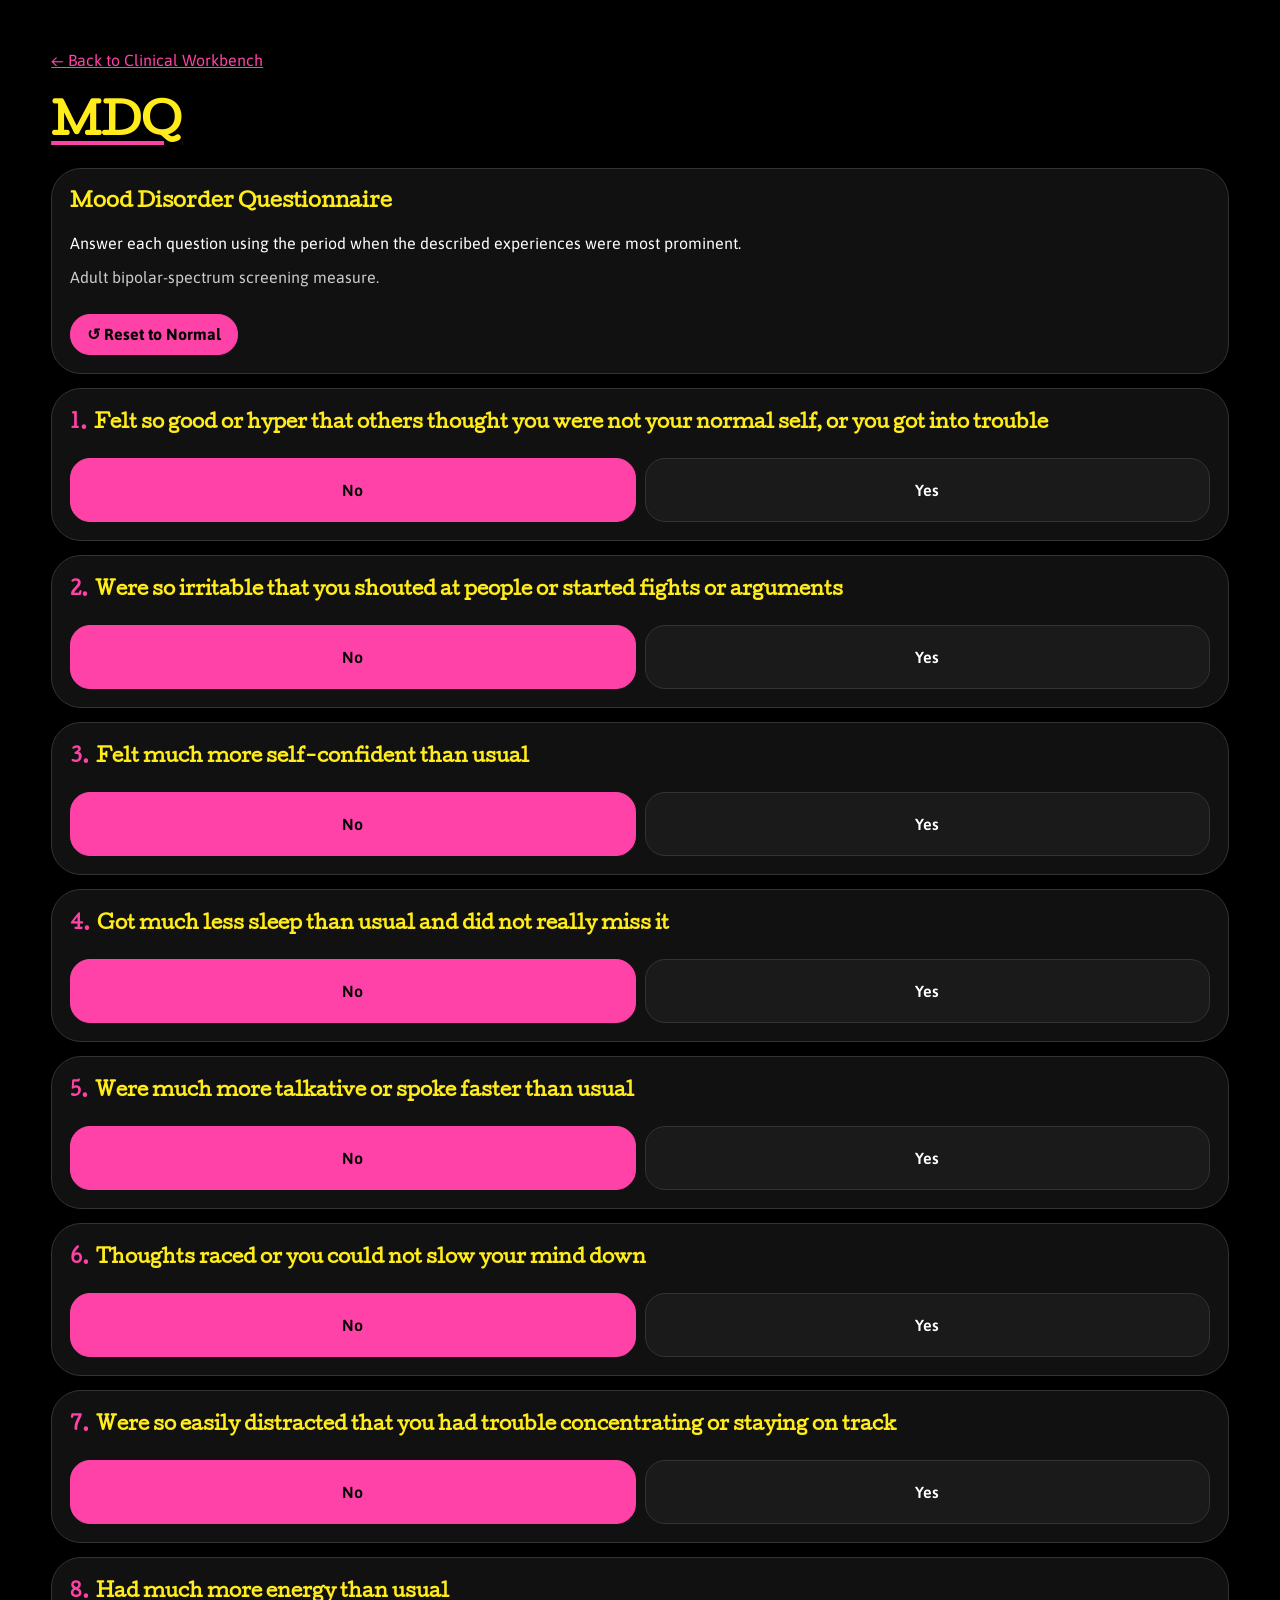
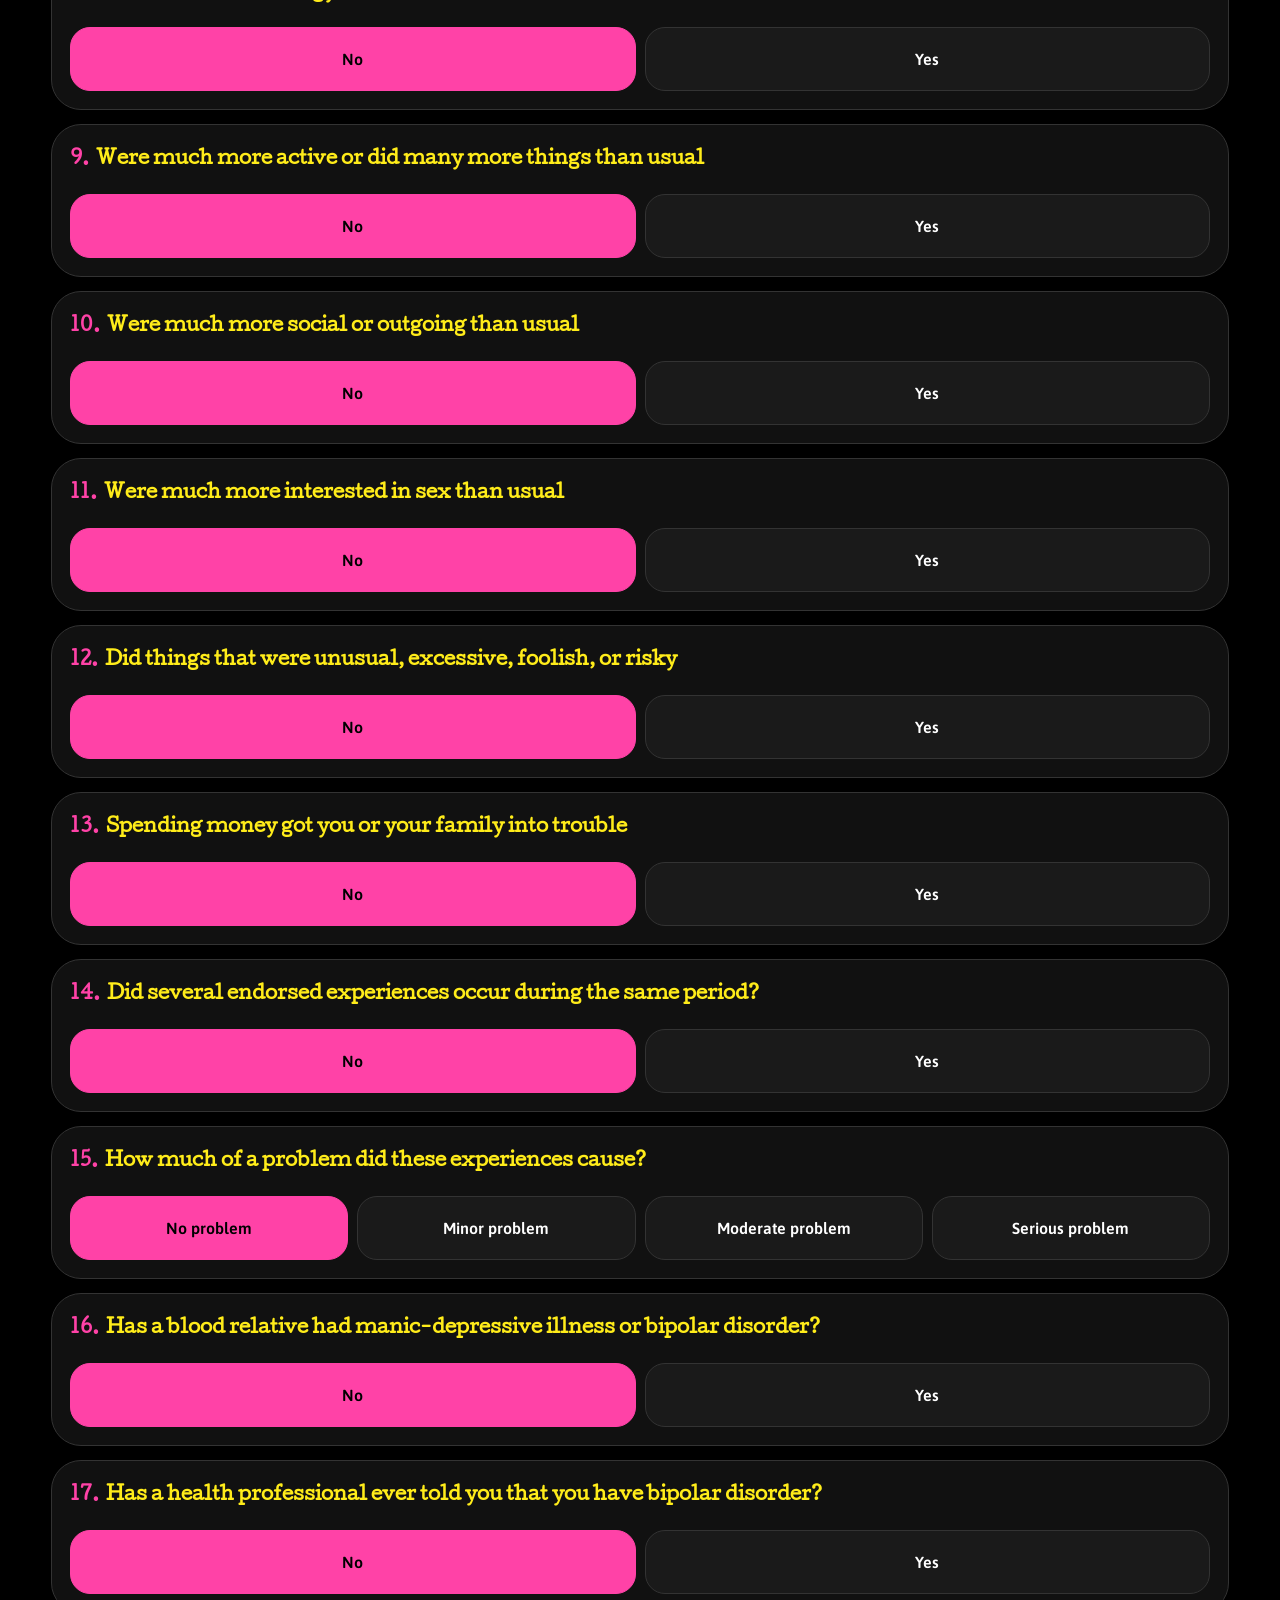
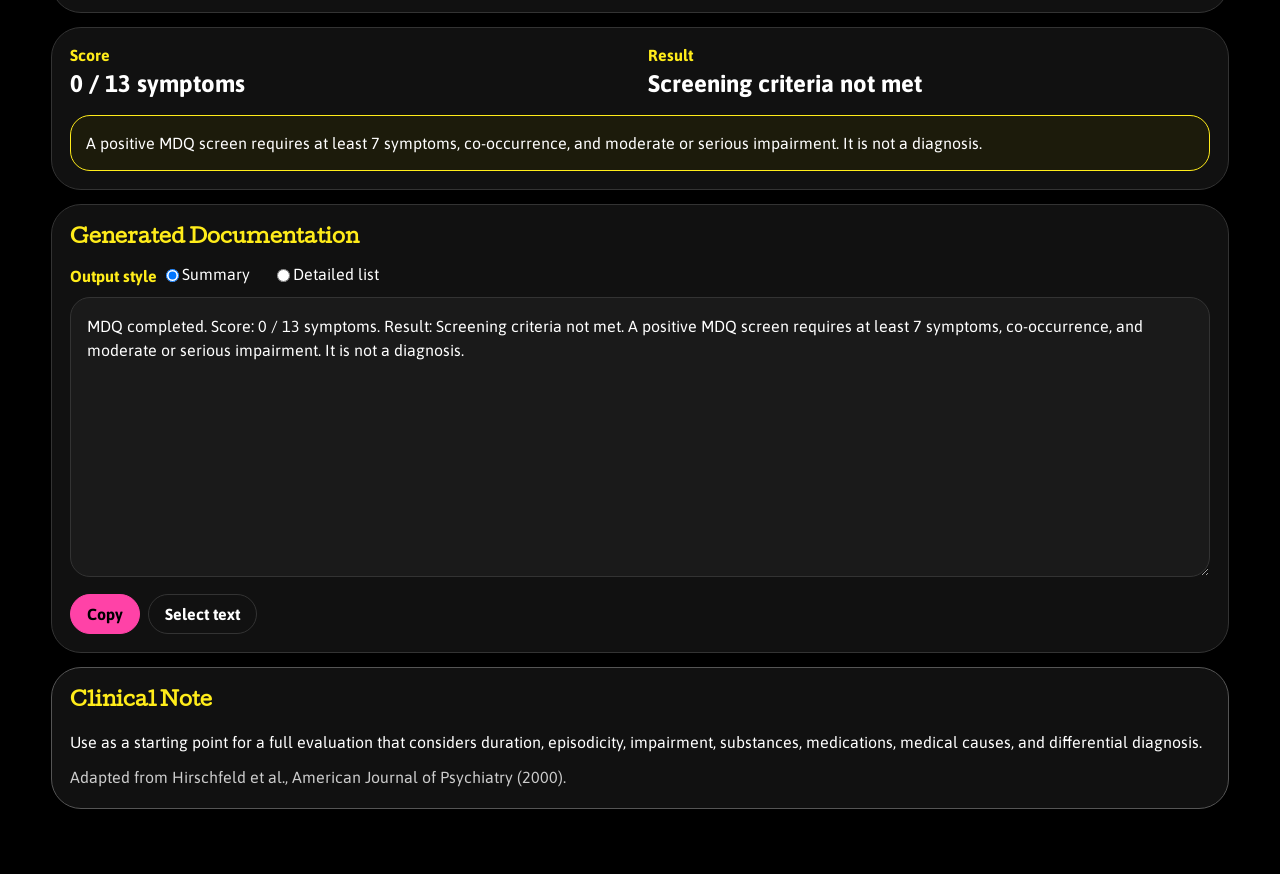
==== brief-assessment.html @ 1152245b "Add files via upload" ====
<!DOCTYPE html>
<html lang="en">
<head>
  <meta charset="UTF-8">
  <meta name="viewport" content="width=device-width, initial-scale=1.0">
  <title>Assessment | Clinical Workbench</title>
  <link rel="preconnect" href="https://fonts.googleapis.com">
  <link rel="preconnect" href="https://fonts.gstatic.com" crossorigin>
  <link href="https://fonts.googleapis.com/css2?family=Asap:wght@400;500;600;700&family=Cutive&display=swap" rel="stylesheet">
  <link rel="stylesheet" href="screening.css">
  <link rel="stylesheet" href="brief-assessment.css">
</head>
<body>
  <main class="page-shell">
    <a class="back-link" href="index.html">← Back to Clinical Workbench</a>
    <h1 id="page-title">Assessment</h1>

    <section class="card intro-card">
      <h2 id="full-title"></h2>
      <p id="instructions"></p>
      <p id="age-note" class="helper-text"></p>
      <div class="button-row"><button type="button" id="reset-button">↺ Reset to Normal</button></div>
    </section>

    <div id="questions"></div>

    <section class="card results-card">
      <div class="results-summary">
        <div><span class="small-label">Score</span><div id="score-display" class="score-display"></div></div>
        <div><span class="small-label">Result</span><div id="result-display" class="severity-display"></div></div>
      </div>
      <div id="result-note" class="information-alert"></div>
    </section>

    <section class="card output-card">
      <h2>Generated Documentation</h2>
      <div class="output-style-row">
        <span class="small-label">Output style</span>
        <label class="inline-option"><input type="radio" name="outputStyle" value="summary" checked> Summary</label>
        <label class="inline-option"><input type="radio" name="outputStyle" value="detailed"> Detailed list</label>
      </div>
      <textarea id="output" readonly></textarea>
      <div class="button-row">
        <button type="button" id="copy-button">Copy</button>
        <button type="button" class="secondary" id="select-button">Select text</button>
        <span id="copy-status" aria-live="polite"></span>
      </div>
    </section>

    <section class="card reference-card">
      <h2>Clinical Note</h2>
      <p id="clinical-note"></p>
      <p id="attribution" class="helper-text"></p>
    </section>
  </main>
  <script src="brief-assessment.js"></script>
  <script src="embed-resize.js"></script>
</body>
</html>
---- screening.css ----
:root {
  --bg: #000000;
  --text: #ffffff;
  --pink: #FF42A7;
  --yellow: #FFEC1A;
  --surface: #111111;
  --surface-2: #1a1a1a;
  --border: #333333;
  --heading-font: "Cutive", serif;
  --body-font: "Asap", sans-serif;
}

* { box-sizing: border-box; }

body {
  margin: 0;
  background: var(--bg);
  color: var(--text);
  font-family: var(--body-font);
}

.page-shell {
  width: 100%;
  max-width: none;
  margin: 0;
  padding: clamp(28px, 4vw, 64px);
}

h1, h2 { font-family: var(--heading-font); }

h1 {
  margin: 24px 0;
  color: var(--yellow);
  font-size: 42px;
  line-height: 1.2;
  text-decoration: underline;
  text-decoration-color: var(--pink);
  text-underline-offset: 6px;
}

h2 { margin: 0 0 10px; color: var(--yellow); font-size: 19px; }
h3 { margin: 20px 0 10px; color: var(--yellow); font-size: 16px; }
a { color: var(--pink); }

.card {
  margin: 14px 0;
  padding: 18px;
  border: 1px solid var(--border);
  border-radius: 30px;
  background: var(--surface);
}

.measure-switcher { display: grid; gap: 12px; }
.helper-text, .screening-note { color: #cccccc; line-height: 1.45; }
.helper-text { margin: 4px 0 0; }

.segmented-options {
  display: flex;
  flex-wrap: wrap;
  gap: 10px;
}

button, .segment-button {
  border: 1px solid var(--pink);
  border-radius: 20px;
  background: var(--pink);
  color: #000;
  font: inherit;
  font-weight: 700;
  cursor: pointer;
  transition: background-color .15s ease, border-color .15s ease, color .15s ease, transform .08s ease;
}

button { padding: 10px 16px; }
.segment-button { padding: 10px 14px; border-color: var(--border); background: var(--surface-2); color: var(--text); }
button.secondary { border-color: var(--border); background: transparent; color: var(--text); }

button:hover, .segment-button:hover { border-color: var(--yellow); }
button:focus-visible, .segment-button:focus-visible { outline: 2px solid var(--yellow); outline-offset: 2px; }
button:active, .segment-button:active { transform: translateY(1px); }
.segment-button.selected { border-color: var(--pink); background: var(--pink); color: #000; }

.question-card h2 { font-size: 18px; }
.question-number { color: var(--pink); margin-right: 7px; }
.question-text { margin: 0 0 14px; line-height: 1.45; }

.response-grid {
  display: grid;
  grid-template-columns: repeat(4, minmax(0, 1fr));
  gap: 9px;
}

.response-option {
  position: relative;
  display: block;
}

.response-option input {
  position: absolute;
  opacity: 0;
  pointer-events: none;
}

.response-option span {
  display: flex;
  min-height: 64px;
  align-items: center;
  justify-content: center;
  padding: 9px;
  border: 1px solid var(--border);
  border-radius: 20px;
  background: var(--surface-2);
  color: var(--text);
  text-align: center;
  font-weight: 600;
  cursor: pointer;
}

.response-option:hover span { border-color: var(--yellow); }
.response-option input:focus-visible + span { outline: 2px solid var(--yellow); outline-offset: 2px; }
.response-option input:checked + span { border-color: var(--pink); background: var(--pink); color: #000; }

.results-summary {
  display: grid;
  grid-template-columns: repeat(2, minmax(0, 1fr));
  gap: 16px;
}

.small-label { color: var(--yellow); font-weight: 700; }
.score-display, .severity-display { margin-top: 6px; font-size: 24px; font-weight: 700; }

.safety-alert[hidden] { display: none; }

.safety-alert {
  display: grid;
  gap: 6px;
  margin-top: 16px;
  padding: 14px;
  border: 2px solid var(--yellow);
  border-radius: 20px;
  background: var(--surface-2);
}

.interpretation-table { display: grid; gap: 7px; }
.interpretation-row {
  display: grid;
  grid-template-columns: 90px 1fr;
  gap: 12px;
  padding: 9px 11px;
  border: 1px solid var(--border);
  border-radius: 14px;
  background: var(--surface-2);
}
.interpretation-row.current { border-color: var(--pink); background: var(--pink); color: #000; }
.interpretation-range { font-weight: 700; }

.output-style-row { margin-bottom: 12px; }
.inline-option { display: inline-flex; align-items: center; margin: 8px 18px 0 0; }

textarea {
  width: 100%;
  min-height: 280px;
  padding: 16px;
  border: 1px solid var(--border);
  border-radius: 20px;
  background: var(--surface-2);
  color: var(--text);
  font: 16px/1.5 var(--body-font);
  resize: vertical;
}

.button-row { display: flex; align-items: center; flex-wrap: wrap; gap: 8px; margin-top: 14px; }
#copy-status { color: var(--yellow); }

@media (max-width: 760px) {
  .page-shell { margin: 0; padding: 14px; }
  h1 { font-size: 34px; }
  .response-grid { grid-template-columns: 1fr 1fr; }
  .results-summary { grid-template-columns: 1fr; }
}

.measure-link { display: inline-flex; align-items: center; text-decoration: none; }
---- brief-assessment.css ----
.intro-card, .reference-card { display: grid; gap: 10px; }
.intro-card p, .reference-card p { margin: 0; line-height: 1.55; }
.question-card { display: grid; gap: 14px; }
.question-card h2 { line-height: 1.5; }
.question-context { margin: -5px 0 0; color: #ccc; }
.response-grid.compact { grid-template-columns: repeat(auto-fit, minmax(130px, 1fr)); }
.response-option span { height: 100%; }
.number-answer { width: 150px; }
.number-answer input { width: 100%; padding: 12px; border: 1px solid var(--border); border-radius: 18px; background: var(--surface-2); color: var(--text); font: inherit; }
.information-alert { margin-top: 18px; padding: 15px; border: 1px solid var(--yellow); border-radius: 20px; background: #1c1b0b; line-height: 1.5; }
.reference-card { border-color: #555; }
@media (max-width: 700px) { .response-grid.compact { grid-template-columns: 1fr 1fr; } }
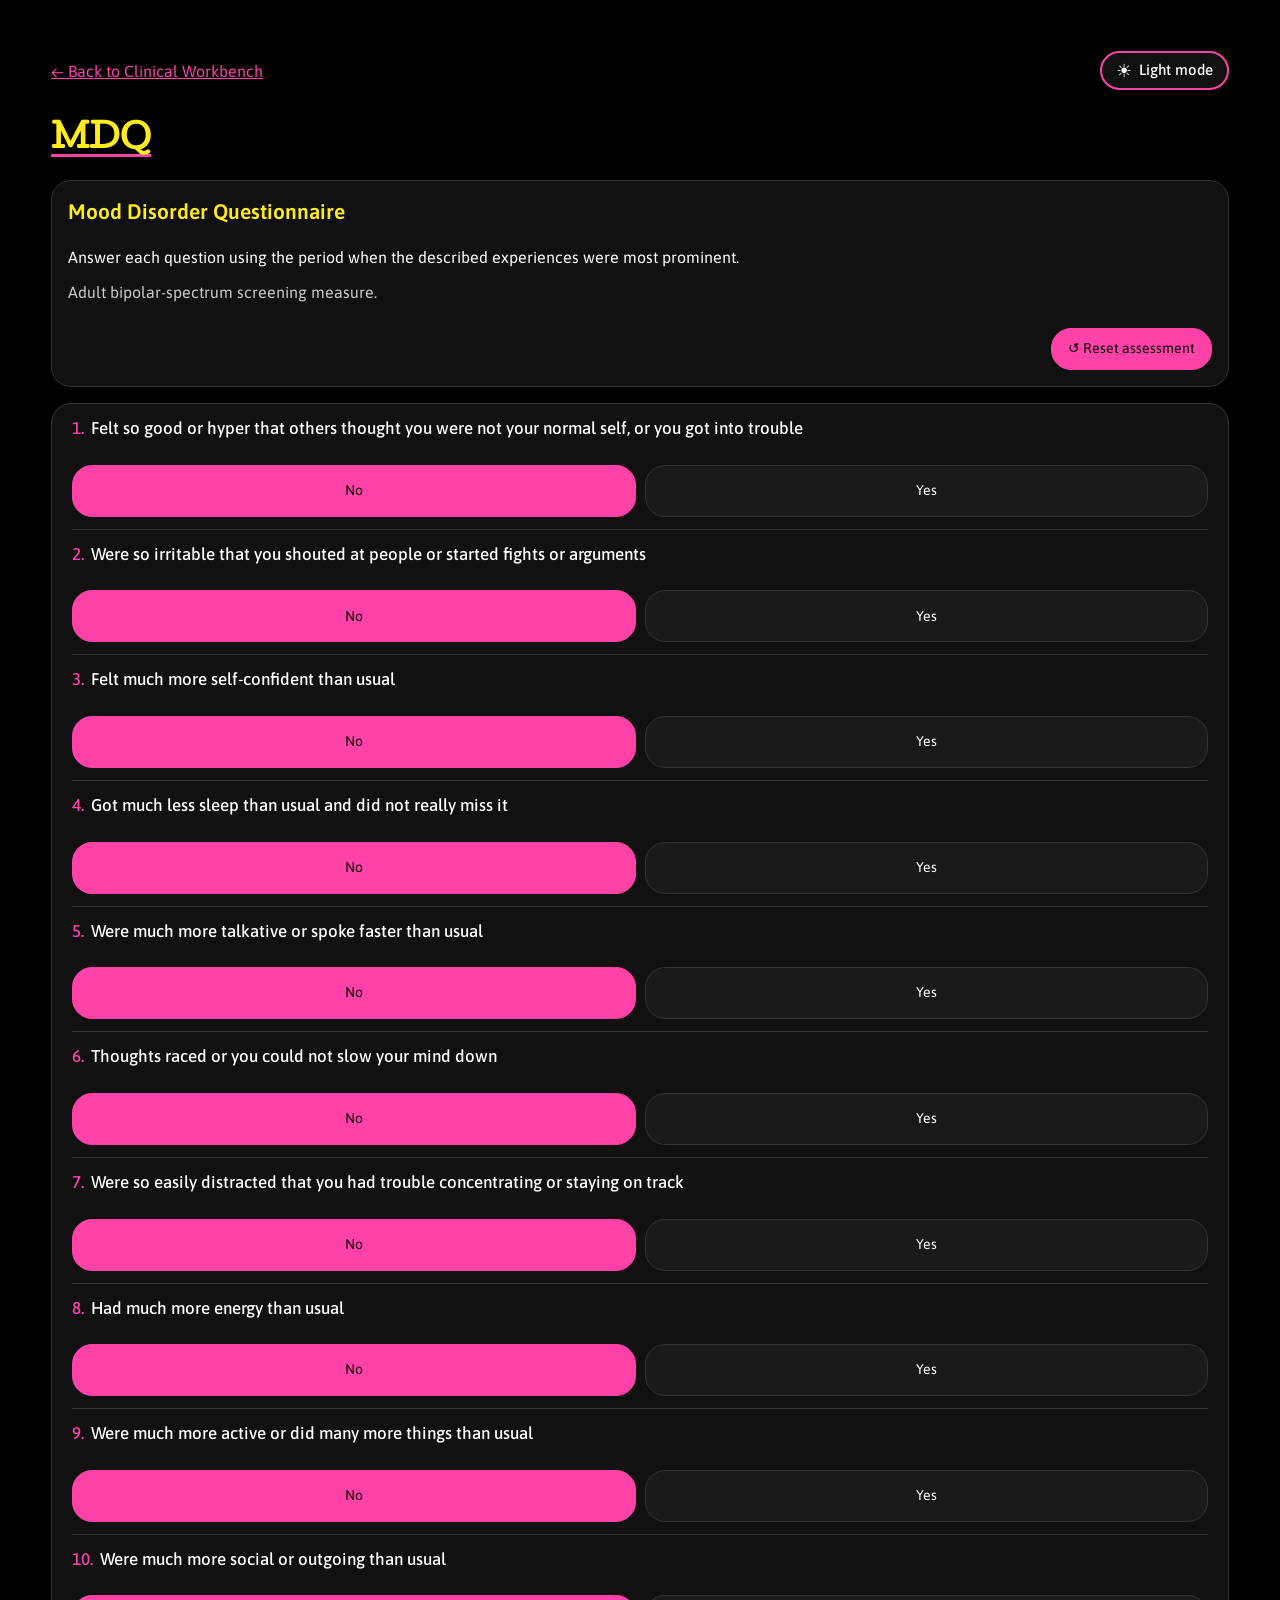
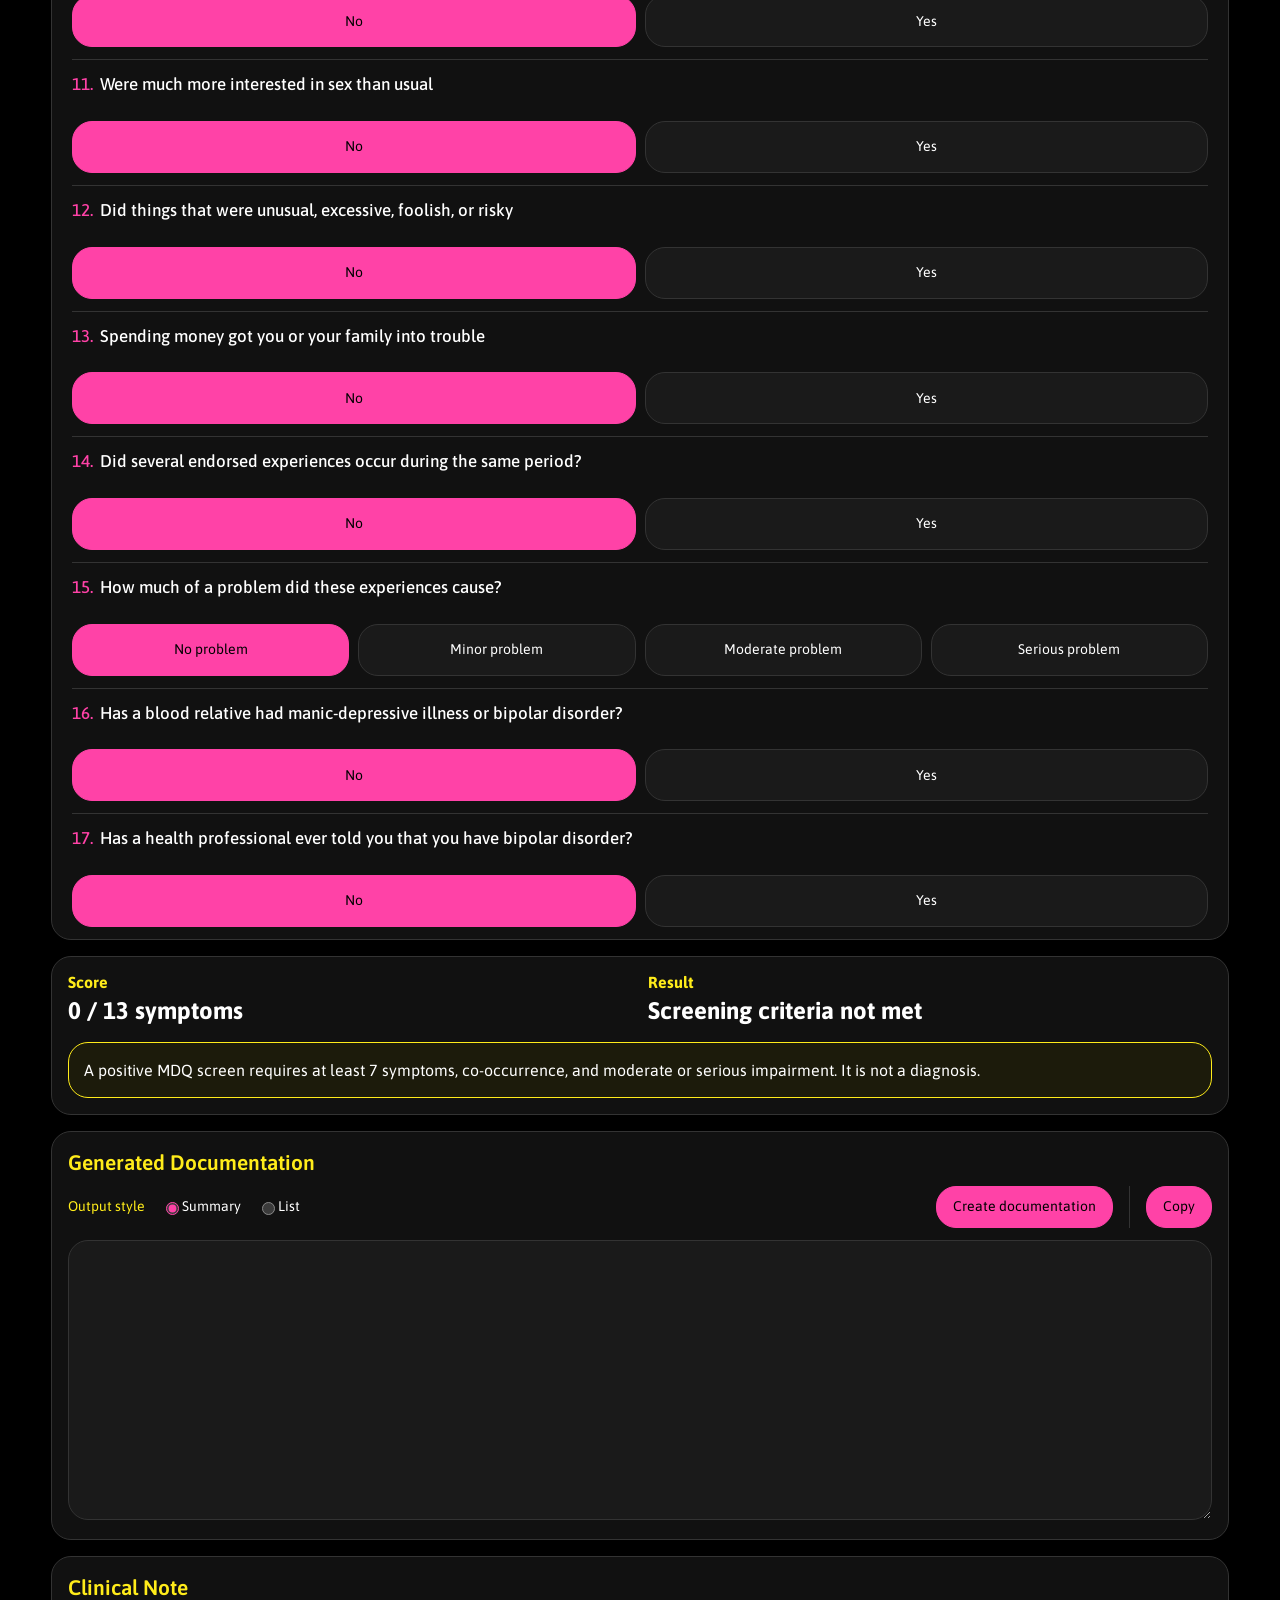
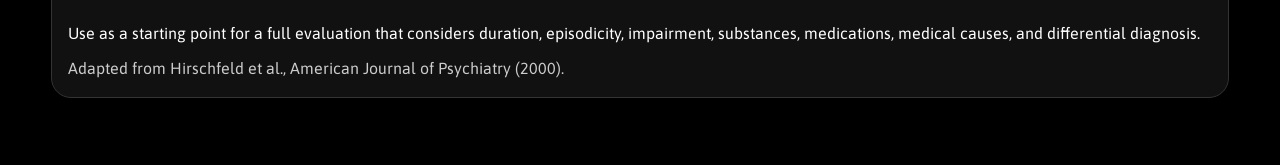
==== commit e0ff21af: "Add files via upload" ====
--- a/brief-assessment.html
+++ b/brief-assessment.html
@@ -1,59 +1,98 @@
-<!DOCTYPE html>
+<!doctype html>
+<!--
+  brief-assessment.html: Shared engine for MDQ, ACEs, PCEs, ASRS, WHO-5, PC-PTSD-5, and CRAFFT; the URL chooses the measure.
+  Shared: workbench-shared.css (design), workbench-theme.js (theme).
+  Appearance: screening.css, brief-assessment.css.
+  Shared assessment actions: workbench-ui.js (except the home page).
+  Behavior (loaded at the bottom): brief-assessment.js, embed-resize.js.
+  id attributes connect controls to JavaScript; class attributes connect them to CSS.
+-->
 <html lang="en">
-<head>
-  <meta charset="UTF-8">
-  <meta name="viewport" content="width=device-width, initial-scale=1.0">
-  <title>Assessment | Clinical Workbench</title>
-  <link rel="preconnect" href="https://fonts.googleapis.com">
-  <link rel="preconnect" href="https://fonts.gstatic.com" crossorigin>
-  <link href="https://fonts.googleapis.com/css2?family=Asap:wght@400;500;600;700&family=Cutive&display=swap" rel="stylesheet">
-  <link rel="stylesheet" href="screening.css">
-  <link rel="stylesheet" href="brief-assessment.css">
-</head>
-<body>
-  <main class="page-shell">
-    <a class="back-link" href="index.html">← Back to Clinical Workbench</a>
-    <h1 id="page-title">Assessment</h1>
+  <head>
+    <meta charset="UTF-8" />
+    <meta name="viewport" content="width=device-width, initial-scale=1.0" />
+    <title>Assessment | Clinical Workbench</title>
+    <link rel="preconnect" href="https://fonts.googleapis.com" />
+    <link rel="preconnect" href="https://fonts.gstatic.com" crossorigin />
+    <link
+      href="https://fonts.googleapis.com/css2?family=Asap:wght@400;500;600;700&family=Cutive&display=swap"
+      rel="stylesheet"
+    />
+    <!-- Page layout first; the shared design system owns common styling. -->
+    <link rel="stylesheet" href="screening.css?v=20261003-audit4" />
+    <link rel="stylesheet" href="brief-assessment.css?v=20261003-audit4" />
+    <link rel="stylesheet" href="workbench-shared.css?v=20261003-audit4" />
+    <script src="workbench-theme.js?v=20261003-audit4"></script>
+  </head>
+  <body class="spacious-tool">
+    <main class="page-shell">
+      <a class="back-link" href="index.html">← Back to Clinical Workbench</a>
+      <h1 id="page-title">Assessment</h1>
 
-    <section class="card intro-card">
-      <h2 id="full-title"></h2>
-      <p id="instructions"></p>
-      <p id="age-note" class="helper-text"></p>
-      <div class="button-row"><button type="button" id="reset-button">↺ Reset to Normal</button></div>
-    </section>
+      <section class="card intro-card">
+        <h2 id="full-title"></h2>
+        <p id="instructions"></p>
+        <p id="age-note" class="helper-text"></p>
+        <div class="button-row">
+          <button data-reset-assessment="true" type="button" id="reset-button">
+            <span class="reset-icon" aria-hidden="true">↺</span> Reset assessment
+          </button>
+        </div>
+      </section>
 
-    <div id="questions"></div>
+      <!-- JavaScript inserts the selected measure’s question controls into this empty container. -->
+      <div id="questions"></div>
 
-    <section class="card results-card">
-      <div class="results-summary">
-        <div><span class="small-label">Score</span><div id="score-display" class="score-display"></div></div>
-        <div><span class="small-label">Result</span><div id="result-display" class="severity-display"></div></div>
-      </div>
-      <div id="result-note" class="information-alert"></div>
-    </section>
+      <!-- Results display: JavaScript updates scores and interpretation after answers change. -->
+      <section class="card results-card">
+        <div class="results-summary">
+          <div>
+            <span class="small-label">Score</span>
+            <div id="score-display" class="score-display"></div>
+          </div>
+          <div>
+            <span class="small-label">Result</span>
+            <div id="result-display" class="severity-display"></div>
+          </div>
+        </div>
+        <div id="result-note" class="information-alert"></div>
+      </section>
 
-    <section class="card output-card">
-      <h2>Generated Documentation</h2>
-      <div class="output-style-row">
-        <span class="small-label">Output style</span>
-        <label class="inline-option"><input type="radio" name="outputStyle" value="summary" checked> Summary</label>
-        <label class="inline-option"><input type="radio" name="outputStyle" value="detailed"> Detailed list</label>
-      </div>
-      <textarea id="output" readonly></textarea>
-      <div class="button-row">
-        <button type="button" id="copy-button">Copy</button>
-        <button type="button" class="secondary" id="select-button">Select text</button>
-        <span id="copy-status" aria-live="polite"></span>
-      </div>
-    </section>
+      <!-- Generated note and output controls. JavaScript writes the result into the output field. -->
+      <section class="card output-card">
+        <h2>Generated Documentation</h2>
+        <div class="output-style-row">
+          <span class="small-label">Output style</span>
+          <label class="inline-option"
+            ><input type="radio" name="outputStyle" value="summary" checked /> Summary</label
+          >
+          <label class="inline-option"
+            ><input type="radio" name="outputStyle" value="detailed" /> List</label
+          >
+          <div class="output-copy-actions">
+            <button data-copy-output type="button" id="copy-button">Copy</button>
 
-    <section class="card reference-card">
-      <h2>Clinical Note</h2>
-      <p id="clinical-note"></p>
-      <p id="attribution" class="helper-text"></p>
-    </section>
-  </main>
-  <script src="brief-assessment.js"></script>
-  <script src="embed-resize.js"></script>
-</body>
+            <span id="copy-status" aria-live="polite" data-copy-status></span>
+          </div>
+        </div>
+        <textarea
+          id="output"
+          data-note-output
+          aria-label="Generated documentation"
+          readonly
+        ></textarea>
+      </section>
+
+      <!-- Reference information and interpretation guidance. -->
+      <section class="card reference-card">
+        <h2>Clinical Note</h2>
+        <p id="clinical-note"></p>
+        <p id="attribution" class="helper-text"></p>
+      </section>
+    </main>
+    <!-- Scripts run after the markup exists. Keep the page script before the shared embedding helper. -->
+    <script src="workbench-ui.js?v=20261003-audit4"></script>
+    <script src="brief-assessment.js?v=20261003-audit4"></script>
+    <script src="embed-resize.js?v=20261003-audit4"></script>
+  </body>
 </html>
--- a/screening.css
+++ b/screening.css
@@ -1,47 +1,25 @@
-:root {
-  --bg: #000000;
-  --text: #ffffff;
-  --pink: #FF42A7;
-  --yellow: #FFEC1A;
-  --surface: #111111;
-  --surface-2: #1a1a1a;
-  --border: #333333;
-  --heading-font: "Cutive", serif;
-  --body-font: "Asap", sans-serif;
-}
-
-* { box-sizing: border-box; }
-
-body {
-  margin: 0;
-  background: var(--bg);
-  color: var(--text);
-  font-family: var(--body-font);
-}
-
-.page-shell {
-  width: 100%;
-  max-width: none;
-  margin: 0;
-  padding: clamp(28px, 4vw, 64px);
-}
-
-h1, h2 { font-family: var(--heading-font); }
-
+/* Base layout for scored assessments; page-specific styles extend it. Shared typography and themes load last. */
 h1 {
   margin: 24px 0;
-  color: var(--yellow);
-  font-size: 42px;
-  line-height: 1.2;
+  color: var(--accent-secondary);
   text-decoration: underline;
-  text-decoration-color: var(--pink);
+  text-decoration-color: var(--accent-primary);
   text-underline-offset: 6px;
 }
 
-h2 { margin: 0 0 10px; color: var(--yellow); font-size: 19px; }
-h3 { margin: 20px 0 10px; color: var(--yellow); font-size: 16px; }
-a { color: var(--pink); }
+h2 {
+  margin: 0 0 10px;
+  color: var(--accent-secondary);
+}
+h3 {
+  margin: 20px 0 10px;
+  color: var(--accent-secondary);
+}
+a {
+  color: var(--accent-primary);
+}
 
+/* Shared panel appearance used by questions, results, and documentation. */
 .card {
   margin: 14px 0;
   padding: 18px;
@@ -50,40 +28,32 @@
   background: var(--surface);
 }
 
-.measure-switcher { display: grid; gap: 12px; }
-.helper-text, .screening-note { color: #cccccc; line-height: 1.45; }
-.helper-text { margin: 4px 0 0; }
+.measure-switcher {
+  display: grid;
+  gap: 12px;
+}
+.helper-text,
+.screening-note {
+  color: var(--muted-text);
+  line-height: 1.45;
+}
+.helper-text {
+  margin: 4px 0 0;
+}
 
+/* Lay out adjacent answer buttons and allow them to wrap. */
 .segmented-options {
   display: flex;
   flex-wrap: wrap;
   gap: 10px;
 }
 
-button, .segment-button {
-  border: 1px solid var(--pink);
-  border-radius: 20px;
-  background: var(--pink);
-  color: #000;
-  font: inherit;
-  font-weight: 700;
-  cursor: pointer;
-  transition: background-color .15s ease, border-color .15s ease, color .15s ease, transform .08s ease;
+.question-number {
+  color: var(--accent-primary);
+  margin-right: 7px;
 }
 
-button { padding: 10px 16px; }
-.segment-button { padding: 10px 14px; border-color: var(--border); background: var(--surface-2); color: var(--text); }
-button.secondary { border-color: var(--border); background: transparent; color: var(--text); }
-
-button:hover, .segment-button:hover { border-color: var(--yellow); }
-button:focus-visible, .segment-button:focus-visible { outline: 2px solid var(--yellow); outline-offset: 2px; }
-button:active, .segment-button:active { transform: translateY(1px); }
-.segment-button.selected { border-color: var(--pink); background: var(--pink); color: #000; }
-
-.question-card h2 { font-size: 18px; }
-.question-number { color: var(--pink); margin-right: 7px; }
-.question-text { margin: 0 0 14px; line-height: 1.45; }
-
+/* Arrange the answer choices within a question. */
 .response-grid {
   display: grid;
   grid-template-columns: repeat(4, minmax(0, 1fr));
@@ -95,6 +65,7 @@
   display: block;
 }
 
+/* Keep the actual radio control while styling the adjacent label as the visible choice. */
 .response-option input {
   position: absolute;
   opacity: 0;
@@ -103,45 +74,67 @@
 
 .response-option span {
   display: flex;
-  min-height: 64px;
   align-items: center;
   justify-content: center;
-  padding: 9px;
   border: 1px solid var(--border);
   border-radius: 20px;
   background: var(--surface-2);
   color: var(--text);
   text-align: center;
-  font-weight: 600;
   cursor: pointer;
 }
 
-.response-option:hover span { border-color: var(--yellow); }
-.response-option input:focus-visible + span { outline: 2px solid var(--yellow); outline-offset: 2px; }
-.response-option input:checked + span { border-color: var(--pink); background: var(--pink); color: #000; }
+.response-option:hover span {
+  border-color: var(--accent-secondary);
+}
+.response-option input:focus-visible + span {
+  outline: 2px solid var(--accent-secondary);
+  outline-offset: 2px;
+}
+.response-option input:checked + span {
+  border-color: var(--accent-primary);
+  background: var(--accent-primary);
+  color: var(--on-accent);
+}
 
+/* Group the current score and interpretation into a results area. */
 .results-summary {
   display: grid;
   grid-template-columns: repeat(2, minmax(0, 1fr));
   gap: 16px;
 }
 
-.small-label { color: var(--yellow); font-weight: 700; }
-.score-display, .severity-display { margin-top: 6px; font-size: 24px; font-weight: 700; }
+.small-label {
+  color: var(--accent-secondary);
+  font-weight: 700;
+}
+.score-display,
+.severity-display {
+  margin-top: 6px;
+  font-size: 24px;
+  font-weight: 700;
+}
 
-.safety-alert[hidden] { display: none; }
+/* Honor the hidden attribute that JavaScript toggles for the alert. */
+.safety-alert[hidden] {
+  display: none;
+}
 
 .safety-alert {
   display: grid;
   gap: 6px;
   margin-top: 16px;
   padding: 14px;
-  border: 2px solid var(--yellow);
+  border: 2px solid var(--accent-secondary);
   border-radius: 20px;
   background: var(--surface-2);
 }
 
-.interpretation-table { display: grid; gap: 7px; }
+/* Lay out interpretation ranges; the current class identifies the active band. */
+.interpretation-table {
+  display: grid;
+  gap: 7px;
+}
 .interpretation-row {
   display: grid;
   grid-template-columns: 90px 1fr;
@@ -151,12 +144,25 @@
   border-radius: 14px;
   background: var(--surface-2);
 }
-.interpretation-row.current { border-color: var(--pink); background: var(--pink); color: #000; }
-.interpretation-range { font-weight: 700; }
+.interpretation-row.current {
+  border-color: var(--accent-primary);
+  background: var(--accent-primary);
+  color: var(--on-accent);
+}
+.interpretation-range {
+  font-weight: 700;
+}
 
-.output-style-row { margin-bottom: 12px; }
-.inline-option { display: inline-flex; align-items: center; margin: 8px 18px 0 0; }
+.output-style-row {
+  margin-bottom: 12px;
+}
+.inline-option {
+  display: inline-flex;
+  align-items: center;
+  margin: 8px 18px 0 0;
+}
 
+/* Size and style the note and free-text fields. */
 textarea {
   width: 100%;
   min-height: 280px;
@@ -169,14 +175,23 @@
   resize: vertical;
 }
 
-.button-row { display: flex; align-items: center; flex-wrap: wrap; gap: 8px; margin-top: 14px; }
-#copy-status { color: var(--yellow); }
-
-@media (max-width: 760px) {
-  .page-shell { margin: 0; padding: 14px; }
-  h1 { font-size: 34px; }
-  .response-grid { grid-template-columns: 1fr 1fr; }
-  .results-summary { grid-template-columns: 1fr; }
+.button-row {
+  display: flex;
+  align-items: center;
+  flex-wrap: wrap;
+  gap: 8px;
+  margin-top: 14px;
+}
+#copy-status {
+  color: var(--accent-secondary);
 }
 
-.measure-link { display: inline-flex; align-items: center; text-decoration: none; }
+/* Smaller-screen adjustments: reduce columns and spacing to fit the available width. */
+@media (max-width: 760px) {
+  .response-grid {
+    grid-template-columns: 1fr 1fr;
+  }
+  .results-summary {
+    grid-template-columns: 1fr;
+  }
+}
--- a/brief-assessment.css
+++ b/brief-assessment.css
@@ -1,12 +1,59 @@
-.intro-card, .reference-card { display: grid; gap: 10px; }
-.intro-card p, .reference-card p { margin: 0; line-height: 1.55; }
-.question-card { display: grid; gap: 14px; }
-.question-card h2 { line-height: 1.5; }
-.question-context { margin: -5px 0 0; color: #ccc; }
-.response-grid.compact { grid-template-columns: repeat(auto-fit, minmax(130px, 1fr)); }
-.response-option span { height: 100%; }
-.number-answer { width: 150px; }
-.number-answer input { width: 100%; padding: 12px; border: 1px solid var(--border); border-radius: 18px; background: var(--surface-2); color: var(--text); font: inherit; }
-.information-alert { margin-top: 18px; padding: 15px; border: 1px solid var(--yellow); border-radius: 20px; background: #1c1b0b; line-height: 1.5; }
-.reference-card { border-color: #555; }
-@media (max-width: 700px) { .response-grid.compact { grid-template-columns: 1fr 1fr; } }
+/* brief-assessment.css
+ * Extra styling for brief-assessment.html; loaded after screening.css so these rules can override the shared base.
+ * CSS controls appearance. JavaScript controls responses and generated notes.
+ * Rules later in the file can override earlier rules with equal specificity.
+ */
+
+.intro-card,
+.reference-card {
+  display: grid;
+  gap: 10px;
+}
+.intro-card p,
+.reference-card p {
+  margin: 0;
+  line-height: 1.55;
+}
+.question-card {
+  display: grid;
+  gap: 14px;
+}
+.question-context {
+  margin: -5px 0 0;
+  color: var(--muted-text);
+}
+.response-grid.compact {
+  grid-template-columns: repeat(auto-fit, minmax(130px, 1fr));
+}
+.response-option span {
+  height: 100%;
+}
+.number-answer {
+  width: 150px;
+}
+.number-answer input {
+  width: 100%;
+  padding: 12px;
+  border: 1px solid var(--border);
+  border-radius: 18px;
+  background: var(--surface-2);
+  color: var(--text);
+  font: inherit;
+}
+.information-alert {
+  margin-top: 18px;
+  padding: 15px;
+  border: 1px solid var(--accent-secondary);
+  border-radius: 20px;
+  background: var(--notice-surface);
+  line-height: 1.5;
+}
+.reference-card {
+  border-color: var(--border);
+}
+/* Smaller-screen adjustments: reduce columns and spacing to fit the available width. */
+@media (max-width: 700px) {
+  .response-grid.compact {
+    grid-template-columns: 1fr 1fr;
+  }
+}
--- a/workbench-shared.css
+++ b/workbench-shared.css
@@ -0,0 +1,612 @@
+/* Shared palette and controls for every Clinical Workbench page.
+ * Loaded after page styles; tool-specific layout and score colors stay in their own files.
+ */
+:root {
+  --heading-font: "Cutive", serif;
+  --body-font: "Asap", sans-serif;
+  --radius-small: 20px;
+  --radius-large: 30px;
+  --font-page-title: 32px;
+  --font-section-title: 21px;
+  --font-subheading: 17px;
+  --font-option: 14px;
+  --font-field: 15px;
+  --font-result: 24px;
+  --font-hint: 13px;
+  --space-panel: 16px;
+  --space-row: 12px;
+  --space-options: 8px;
+  --bg: #000000;
+  --text: #ffffff;
+  --accent-primary: #ff42a7;
+  --accent-secondary: #ffec1a;
+  --surface: #111111;
+  --surface-2: #1a1a1a;
+  --border: #333333;
+  --muted-text: #cccccc;
+  --on-accent: #000000;
+  --notice-surface: #1c1b0b;
+  --highlight-surface: #25101d;
+  --track: #3b3b3b;
+  color-scheme: dark;
+}
+:root[data-theme="light"] {
+  --bg: #faf8f6;
+  --text: #242124;
+  --accent-primary: #b31568;
+  --accent-secondary: #756000;
+  --surface: #ffffff;
+  --surface-2: #f2edf0;
+  --border: #c9bec4;
+  --muted-text: #60565d;
+  --on-accent: #ffffff;
+  --notice-surface: #fff8df;
+  --highlight-surface: #fbeaf3;
+  --track: #ded5da;
+  color-scheme: light;
+}
+/* Page foundations shared by every tool. */
+* {
+  box-sizing: border-box;
+}
+body {
+  margin: 0;
+  min-height: 100vh;
+  background: var(--bg);
+  color: var(--text);
+  font-family: var(--body-font);
+}
+.page-shell,
+.risk-shell,
+.workbench-shell {
+  width: 100%;
+  max-width: none;
+  margin: 0;
+  padding: clamp(28px, 4vw, 64px);
+}
+@media (max-width: 760px) {
+  .page-shell,
+  .risk-shell,
+  .workbench-shell {
+    padding: 14px;
+  }
+}
+
+/* Shared actions: primary, secondary, answer, and output-format buttons. */
+button {
+  padding: 10px 16px;
+  border: 1px solid var(--accent-primary);
+  border-radius: var(--radius-small);
+  background: var(--accent-primary);
+  color: var(--on-accent);
+  font: 400 var(--font-option)/1.4 var(--body-font);
+  cursor: pointer;
+  transition:
+    background-color 0.15s ease,
+    border-color 0.15s ease,
+    color 0.15s ease,
+    transform 0.08s ease;
+}
+button.secondary,
+.secondary-button,
+.tiny-button,
+.output-style-button {
+  border-color: var(--border);
+  background: transparent;
+  color: var(--text);
+}
+.segment-button {
+  border-color: var(--border);
+  background: var(--surface-2);
+  color: var(--text);
+}
+.segment-button.selected,
+.output-style-button.selected {
+  border-color: var(--accent-primary);
+  background: var(--accent-primary);
+  color: var(--on-accent);
+}
+button:hover {
+  border-color: var(--accent-secondary);
+}
+button:focus-visible {
+  outline: 2px solid var(--accent-secondary);
+  outline-offset: 2px;
+}
+button:active {
+  transform: translateY(1px);
+}
+button:disabled {
+  cursor: default;
+}
+[data-copy-status] {
+  color: var(--accent-secondary);
+}
+
+.workbench-topbar,
+.mse-topbar {
+  display: flex;
+  align-items: center;
+  justify-content: space-between;
+  gap: 12px;
+}
+.workbench-topbar {
+  margin-bottom: 16px;
+}
+.workbench-topbar .risk-back {
+  margin: 0;
+}
+#theme-toggle {
+  flex-shrink: 0;
+  display: inline-flex;
+  align-items: center;
+  justify-content: center;
+  gap: 7px;
+  margin: 0 0 0 auto;
+  padding: 8px 14px;
+  border: 2px solid var(--accent-primary);
+  border-radius: 999px;
+  background: var(--surface);
+  color: var(--text);
+  font:
+    500 15px/1.25 "Asap",
+    sans-serif;
+  white-space: nowrap;
+  cursor: pointer;
+}
+/* Match MSE in risk pages too, whose button rules have higher specificity. */
+.risk-app #theme-toggle {
+  padding: 8px 14px;
+  background: var(--surface);
+  color: var(--text);
+}
+#theme-toggle:hover,
+.risk-app #theme-toggle:hover {
+  border-color: var(--accent-secondary);
+  background: var(--surface);
+  color: var(--text);
+}
+#theme-toggle:focus-visible {
+  outline: 2px solid var(--accent-secondary);
+  outline-offset: 3px;
+}
+.theme-icon {
+  font-family: "Segoe UI Symbol", "Apple Symbols", sans-serif;
+  font-size: 18px;
+  font-weight: 400;
+  line-height: 1;
+}
+:root[data-theme="light"] #theme-toggle {
+  box-shadow: 0 8px 22px rgb(0 0 0 / 18%);
+}
+input,
+textarea,
+select {
+  accent-color: var(--accent-primary);
+}
+textarea::placeholder,
+input::placeholder {
+  color: var(--muted-text);
+  opacity: 1;
+  font-size: var(--font-hint);
+  font-weight: 400;
+}
+/* Risk colors convey a category in addition to its written label. Darker text
+   colors preserve contrast on light surfaces; selected chips keep black text. */
+:root[data-theme="light"] .risk-low {
+  color: #226c3c;
+}
+:root[data-theme="light"] .risk-low-moderate {
+  color: #59600e;
+}
+:root[data-theme="light"] .risk-moderate {
+  color: #805200;
+}
+:root[data-theme="light"] .risk-moderate-high {
+  color: #a33e00;
+}
+:root[data-theme="light"] .risk-high {
+  color: #b52435;
+}
+@media (max-width: 480px) {
+  .workbench-topbar,
+  .mse-topbar {
+    flex-wrap: wrap;
+  }
+}
+
+/* Shared type scale: decorative page titles, quieter sans-serif sections,
+   and regular-weight answers. Apply equally in Learn and Compact. */
+.page-shell h1,
+.risk-app h1,
+.workbench-shell h1 {
+  font-family: var(--heading-font);
+  font-size: var(--font-page-title);
+  line-height: 1.3;
+}
+.page-shell h2,
+.risk-app h2,
+.workbench-shell .section-title,
+.page-shell .mse-category-title {
+  font-family: var(--body-font);
+  font-size: var(--font-section-title);
+  font-weight: 600;
+  line-height: 1.35;
+}
+.page-shell h3,
+.risk-app h3,
+.page-shell .section-header h3,
+.workbench-shell .tool-card h3 {
+  font-family: var(--body-font);
+  font-size: var(--font-subheading);
+  font-weight: 600;
+  line-height: 1.4;
+}
+/* Repeated assessment prompts are a level below their section heading,
+   even on pages that use h2 for the individual question cards. */
+.page-shell .question-card h2,
+.page-shell .reason-card h2 {
+  font-family: var(--body-font);
+  font-size: var(--font-subheading);
+  font-weight: 500;
+  line-height: 1.45;
+}
+.button-row:has([data-reset-assessment]),
+.quick-top-actions {
+  justify-content: flex-end;
+}
+.choice-chip span,
+.segment-button,
+.compact-mode .segment-button,
+.segment-button.small,
+.response-option span,
+.function-response span,
+.anchor-option span,
+.anchor-option span strong {
+  font-family: var(--body-font);
+  font-size: var(--font-option);
+  font-weight: 400;
+  line-height: 1.4;
+}
+.choice-chip span,
+.segment-button,
+.compact-mode .segment-button,
+.segment-button.small,
+.function-response span {
+  min-height: 36px;
+  padding: 7px 11px;
+}
+.response-option span {
+  min-height: 52px;
+  padding: 8px 10px;
+}
+.anchor-option span {
+  padding: 9px 11px;
+}
+.segmented-options,
+.risk-options {
+  gap: var(--space-options);
+}
+.segmented-options .segment-button {
+  margin: 0;
+}
+.context-choices label,
+.context-observations label,
+.inline-option,
+.symptom-row label,
+.other-symptom-row label,
+.main-check,
+.type-row > span {
+  font-size: var(--font-option);
+  font-weight: 400;
+  line-height: 1.4;
+}
+.field-label,
+.behavior-name {
+  font-size: var(--font-field);
+  font-weight: 500;
+}
+@media (max-width: 700px) {
+  .page-shell h1,
+  .risk-app h1,
+  .workbench-shell h1 {
+    font-size: 28px;
+  }
+}
+/* Keep comfortable touch targets without making desktop choices bulky. */
+@media (pointer: coarse) {
+  .choice-chip span,
+  .segment-button,
+  .compact-mode .segment-button,
+  .segment-button.small,
+  .function-response span {
+    min-height: 44px;
+  }
+}
+
+/* Spacious tool layout: one outer panel, full-width rows, quiet dividers.
+   MSE keeps its separate Learn/Compact layouts. */
+.spacious-tool .card,
+.spacious-tool .risk-card {
+  margin: var(--space-panel) 0;
+  padding: var(--space-panel);
+  border-radius: 20px;
+}
+.spacious-tool .page-shell > #questions:has(> .question-card) {
+  margin: 16px 0;
+  padding: 0 20px;
+  border: 1px solid var(--border);
+  border-radius: 20px;
+  background: var(--surface);
+}
+.spacious-tool .question-card,
+.spacious-tool .reason-card {
+  margin: 0;
+  padding: var(--space-row) 0;
+  border: 0;
+  border-radius: 0;
+  background: transparent;
+}
+.spacious-tool .question-card + .question-card,
+.spacious-tool .reason-card + .reason-card {
+  border-top: 1px solid var(--border);
+}
+.spacious-tool h3,
+.spacious-tool .question-card h2,
+.spacious-tool .reason-card h2 {
+  color: var(--text);
+}
+.spacious-tool .risk-section-heading {
+  padding-bottom: 8px;
+  margin-bottom: 10px;
+  border-bottom: 1px solid var(--border);
+}
+.spacious-tool .risk-card > h3 {
+  margin-top: 12px;
+  margin-bottom: 6px;
+}
+.spacious-tool .risk-options + h3 {
+  padding-top: 10px;
+  border-top: 1px solid var(--border);
+}
+.spacious-tool .behavior-grid,
+.spacious-tool .type-grid {
+  grid-template-columns: minmax(0, 1fr);
+  gap: 0;
+}
+.spacious-tool .behavior-list,
+.spacious-tool .context-fields {
+  gap: 0;
+}
+.spacious-tool .behavior-row,
+.spacious-tool .other-behavior-row,
+.spacious-tool .context-item,
+.spacious-tool .type-row {
+  padding: var(--space-row) 0;
+  border: 0;
+  border-radius: 0;
+  background: transparent;
+}
+.spacious-tool .behavior-row + .behavior-row,
+.spacious-tool .other-behavior-row,
+.spacious-tool .context-item + .context-item,
+.spacious-tool .type-row + .type-row {
+  border-top: 1px solid var(--border);
+}
+.spacious-tool .function-list {
+  padding: 0;
+  border: 0;
+  background: transparent;
+}
+.spacious-tool .function-item {
+  padding: var(--space-row) 0;
+}
+.spacious-tool .framework-badge,
+.spacious-tool .framework-badge.secondary {
+  color: var(--muted-text);
+  border-color: var(--border);
+  font-weight: 400;
+}
+.spacious-tool .section-nav a,
+.spacious-tool .symptom-row label {
+  font-weight: 400;
+}
+.spacious-tool .section-nav {
+  padding: 12px 16px;
+  gap: 12px 20px;
+}
+.spacious-tool .section-nav a {
+  color: var(--muted-text);
+}
+.spacious-tool .section-nav a:hover {
+  color: var(--text);
+}
+.spacious-tool button.secondary,
+.spacious-tool button.secondary-button {
+  color: var(--muted-text);
+  font-weight: 400;
+}
+@media (max-width: 700px) {
+  .spacious-tool .card,
+  .spacious-tool .risk-card {
+    padding: 16px;
+  }
+  .spacious-tool .question-card,
+  .spacious-tool .reason-card {
+    padding: var(--space-row) 0;
+  }
+  .spacious-tool .page-shell > #questions:has(> .question-card) {
+    padding: 0 16px;
+  }
+}
+
+.spacious-tool .risk-level-panel {
+  padding: var(--space-row) 0;
+  border: 0;
+  border-radius: 0;
+  background: transparent;
+}
+.spacious-tool .risk-level-panel + .risk-level-panel {
+  border-top: 1px solid var(--border);
+}
+
+/* Four inquiry rows share the same quiet hierarchy as MSE Learn. */
+.spacious-tool .inquiry-area {
+  padding: var(--space-row) 0;
+}
+.spacious-tool .inquiry-area + .inquiry-area {
+  border-top: 1px solid var(--border);
+}
+.spacious-tool .inquiry-area h3 {
+  margin: 0 0 8px;
+}
+.inquiry-note-label {
+  display: block;
+  margin: 10px 0 5px;
+  font-size: var(--font-option);
+  color: var(--muted-text);
+}
+.risk-app textarea.inquiry-note {
+  min-height: 64px;
+  margin: 0;
+}
+.inquiry-details {
+  margin-top: 10px;
+}
+.inquiry-details summary {
+  color: var(--muted-text);
+  font-size: var(--font-option);
+  cursor: pointer;
+  padding: 5px 0;
+}
+.inquiry-details h4 {
+  font-size: var(--font-option);
+  font-weight: 500;
+  margin: 12px 0 6px;
+}
+#assessment-progress,
+#assessment-review {
+  margin: 10px 0;
+}
+#assessment-review:empty {
+  display: none;
+}
+
+/* Shared reset action: same wording, monochrome arrow, and quiet weight.
+   Individual tools retain their existing reset behavior. */
+button[data-reset-assessment],
+.risk-app button[data-reset-assessment] {
+  font-family: var(--body-font);
+  font-size: var(--font-option);
+  font-weight: 400;
+  line-height: 1.4;
+}
+.reset-icon {
+  font-family: "Segoe UI Symbol", "Apple Symbols", sans-serif;
+  font-weight: 400;
+}
+
+/* Actions share a quiet weight; section titles retain emphasis. */
+button,
+.risk-app button,
+.output-style-row label,
+.output-style-row .field-label,
+.output-style-row .small-label,
+[data-copy-status] {
+  font-family: var(--body-font);
+  font-size: var(--font-option);
+  line-height: 1.4;
+  font-weight: 400;
+}
+
+/* Detail actions use the same type size as the adjacent answer choices. */
+.risk-app button.toggle-details {
+  font-size: var(--font-option);
+  font-weight: 400;
+  line-height: 1.4;
+}
+
+/* Avoid stacking panel padding and label margins below the formulation heading. */
+.spacious-tool h3 + .risk-level-panel[data-risk-panel="acute"] {
+  margin-top: 4px;
+  padding-top: 0;
+}
+.spacious-tool h3 + .risk-level-panel[data-risk-panel="acute"] .field-label {
+  margin-top: 0;
+}
+
+/* Documentation controls share one row, wrapping naturally on narrow screens. */
+.output-style-row {
+  display: flex;
+  align-items: center;
+  flex-wrap: wrap;
+  gap: 8px 16px;
+  margin-bottom: 12px;
+}
+.output-style-row .inline-option,
+.output-style-row .small-label,
+.output-style-row .field-label {
+  margin: 0;
+}
+
+/* Preset review is part of documentation, separate from the assessment answers. */
+.preset-review {
+  order: 1;
+  display: flex;
+  justify-content: flex-end;
+  align-items: center;
+  flex-wrap: wrap;
+  gap: 8px 16px;
+  margin: 0 0 0 auto;
+  color: var(--muted-text);
+  font-size: var(--font-option);
+  line-height: 1.45;
+}
+.preset-review button {
+  margin: 0;
+  font-size: var(--font-option);
+}
+[hidden] {
+  display: none !important;
+}
+
+/* Copy is separated from format/generation controls by a quiet vertical rule. */
+.output-copy-actions {
+  order: 2;
+  display: flex;
+  align-items: center;
+  flex-wrap: wrap;
+  gap: 8px;
+  margin-left: auto;
+  padding-left: 16px;
+  border-left: 1px solid var(--border);
+}
+.output-style-row:has(.preset-review:not([hidden])) .output-copy-actions {
+  margin-left: 0;
+}
+.output-copy-actions button {
+  margin: 0;
+}
+.output-copy-actions [data-copy-status]:empty {
+  display: none;
+}
+
+/* Keyboard navigation must remain visible when a radio is visually hidden. */
+.anchor-option input:focus-visible + span {
+  outline: 2px solid var(--accent-secondary);
+  outline-offset: 2px;
+}
+/* Invalid numbers retain the typed value; documentation waits for correction. */
+input[type="number"]:invalid {
+  outline: 2px solid var(--accent-secondary);
+  outline-offset: 2px;
+}
+
+/* Numeric summaries share a scale; section headings keep their smaller hierarchy. */
+.score-display,
+.severity-display,
+.function-score,
+.domain-score,
+.score-grid strong {
+  font-size: var(--font-result);
+}
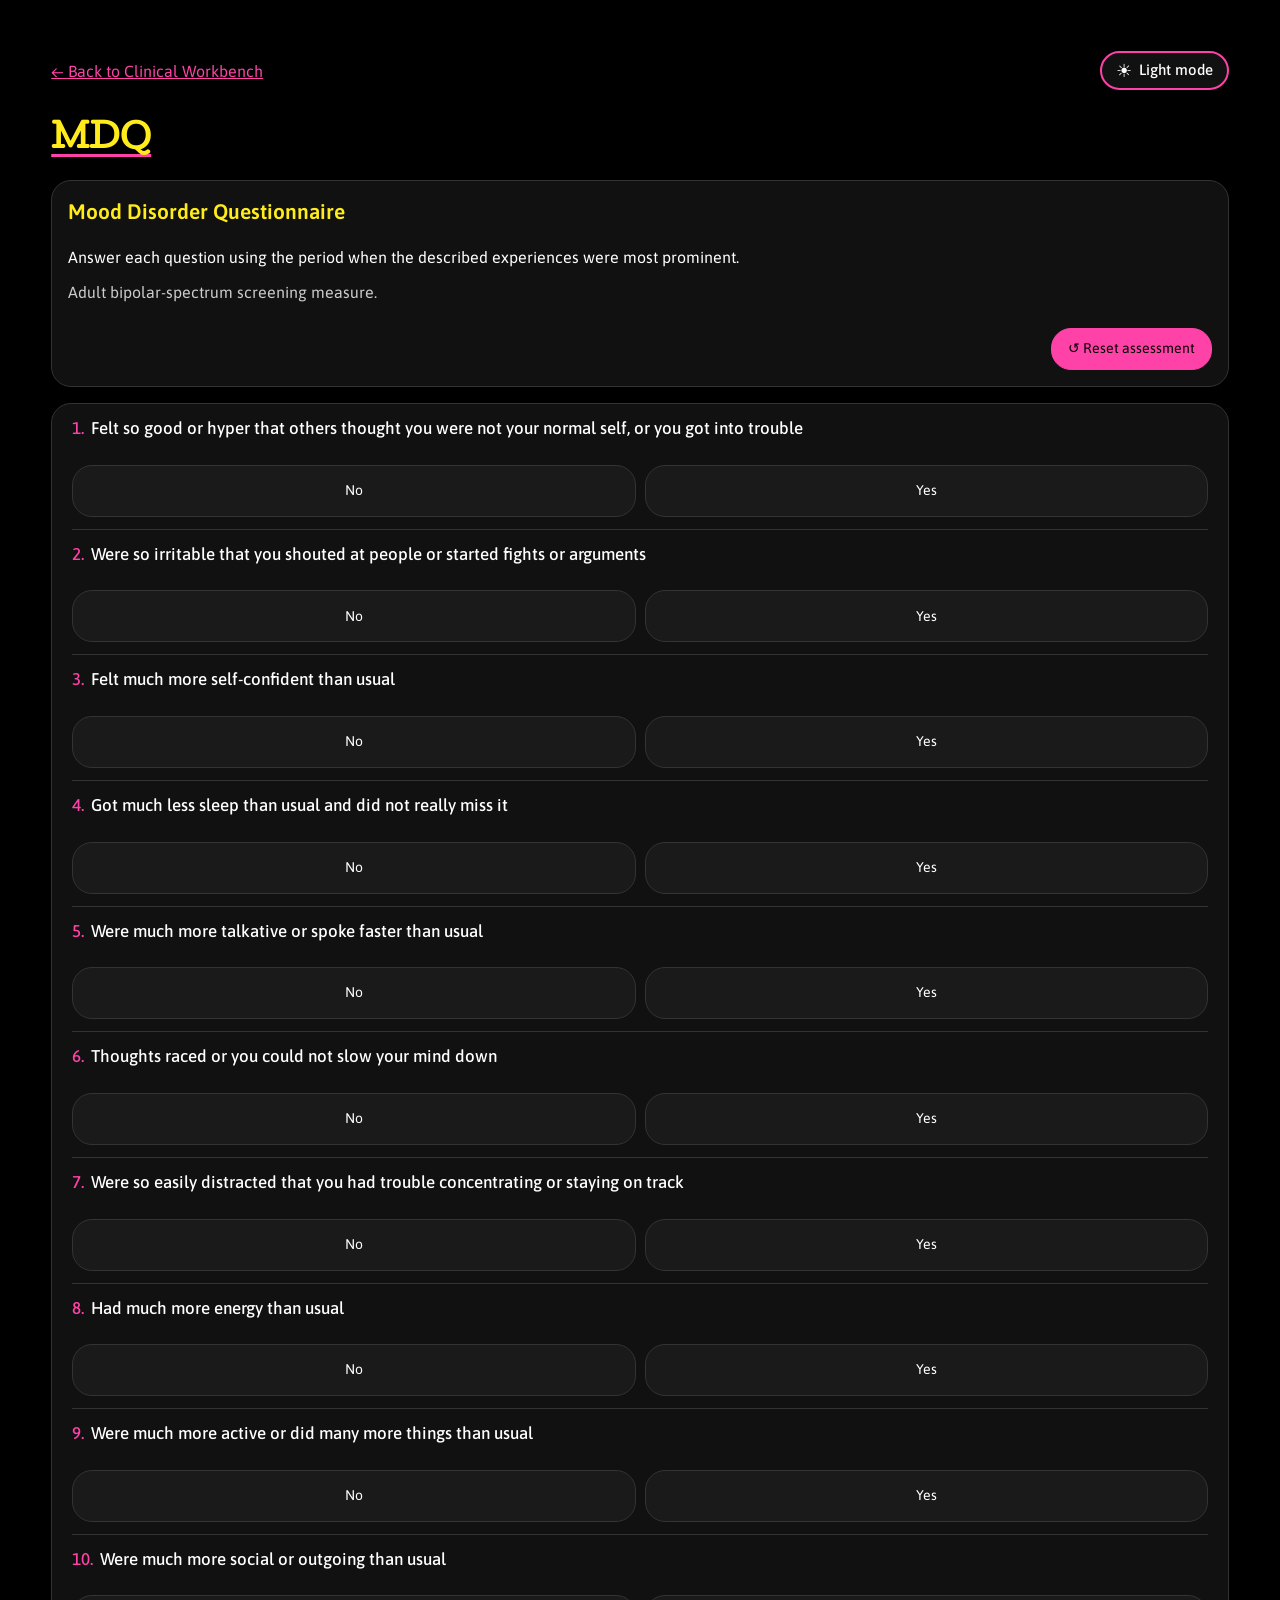
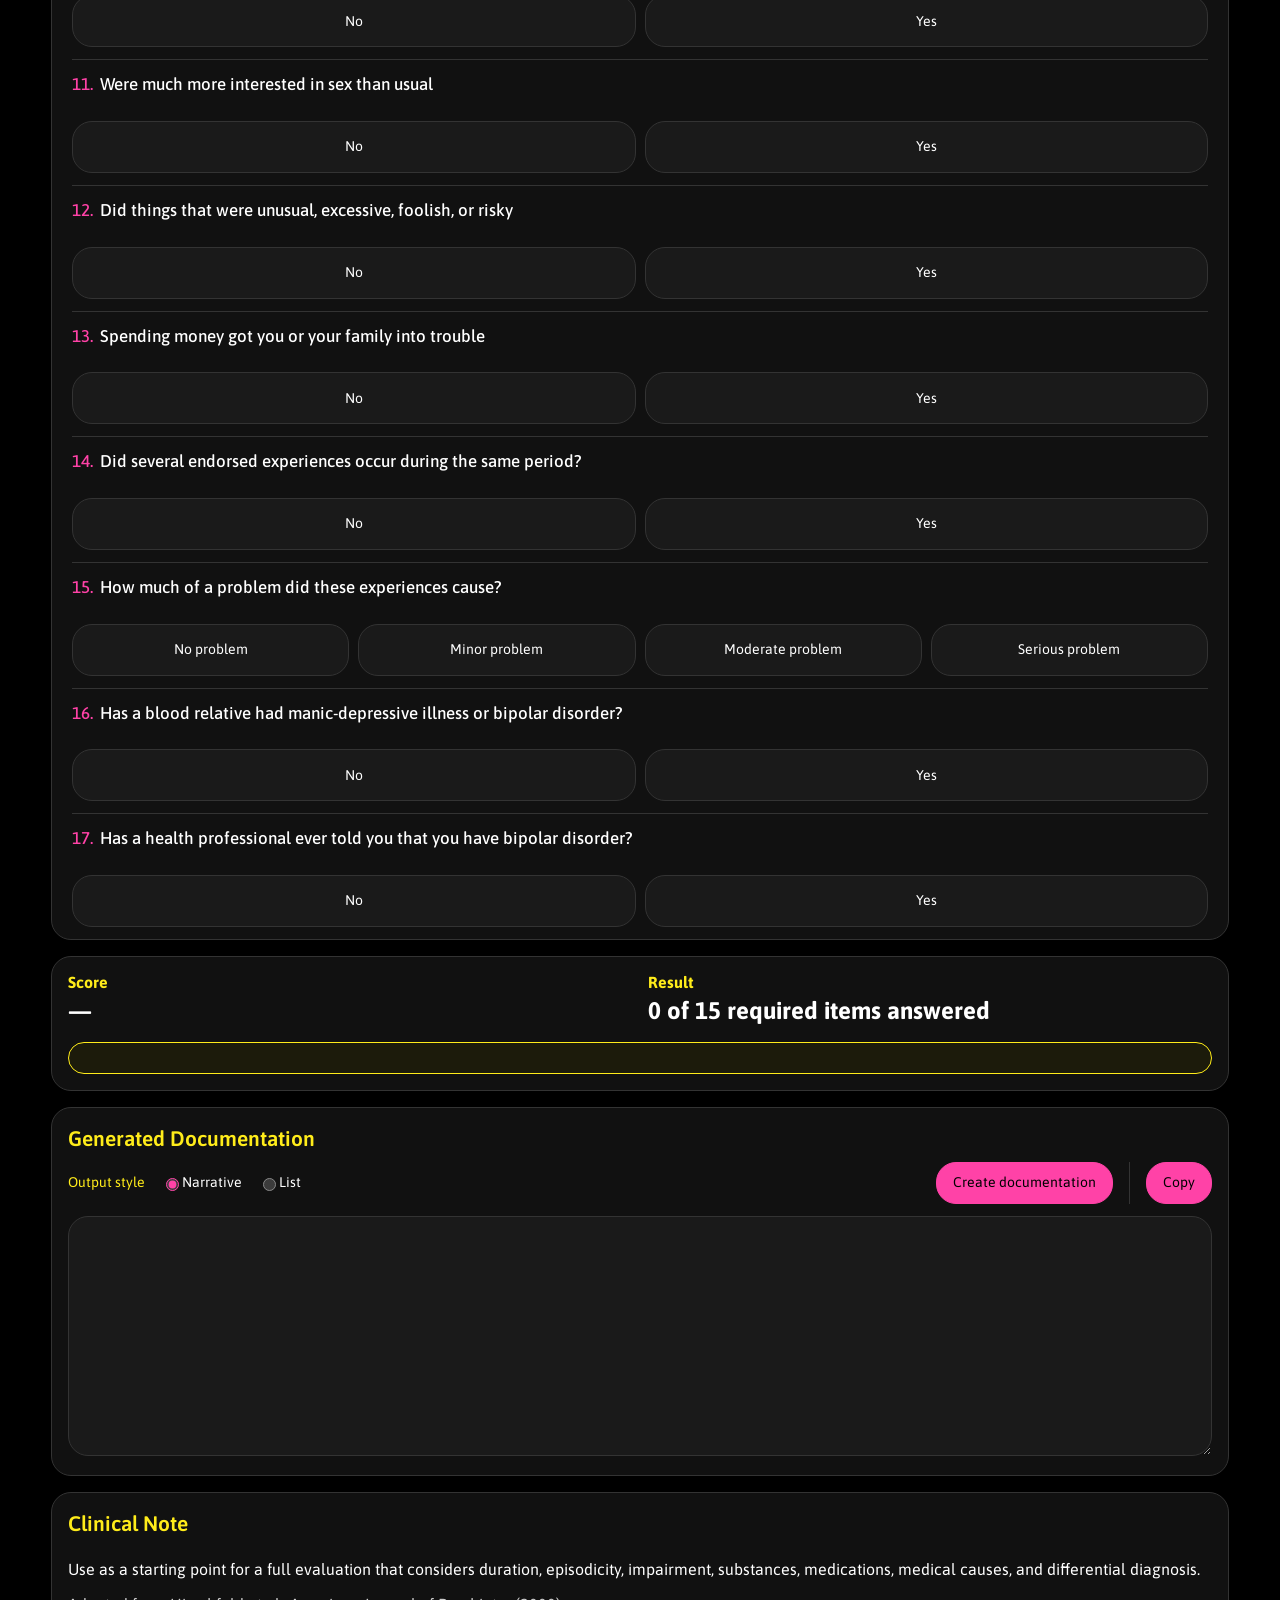
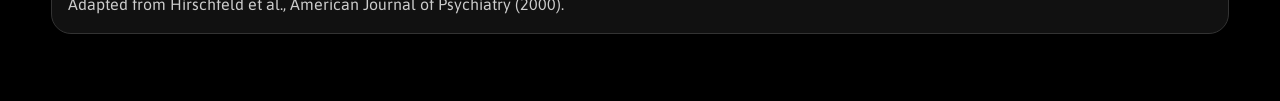
==== commit 73881a1b: "Add files via upload" ====
--- a/brief-assessment.html
+++ b/brief-assessment.html
@@ -19,12 +19,12 @@
       rel="stylesheet"
     />
     <!-- Page layout first; the shared design system owns common styling. -->
-    <link rel="stylesheet" href="screening.css?v=20261003-audit4" />
-    <link rel="stylesheet" href="brief-assessment.css?v=20261003-audit4" />
-    <link rel="stylesheet" href="workbench-shared.css?v=20261003-audit4" />
+    <link rel="stylesheet" href="screening.css?v=20261003-review6" />
+    <link rel="stylesheet" href="brief-assessment.css?v=20261003-review6" />
+    <link rel="stylesheet" href="workbench-shared.css?v=20261003-review6" />
     <script src="workbench-theme.js?v=20261003-audit4"></script>
   </head>
-  <body class="spacious-tool">
+  <body data-clearable-answers class="spacious-tool">
     <main class="page-shell">
       <a class="back-link" href="index.html">← Back to Clinical Workbench</a>
       <h1 id="page-title">Assessment</h1>
@@ -64,7 +64,7 @@
         <div class="output-style-row">
           <span class="small-label">Output style</span>
           <label class="inline-option"
-            ><input type="radio" name="outputStyle" value="summary" checked /> Summary</label
+            ><input type="radio" name="outputStyle" value="summary" checked /> Narrative</label
           >
           <label class="inline-option"
             ><input type="radio" name="outputStyle" value="detailed" /> List</label
@@ -91,8 +91,8 @@
       </section>
     </main>
     <!-- Scripts run after the markup exists. Keep the page script before the shared embedding helper. -->
-    <script src="workbench-ui.js?v=20261003-audit4"></script>
-    <script src="brief-assessment.js?v=20261003-audit4"></script>
+    <script src="workbench-ui.js?v=20261003-clearable2"></script>
+    <script src="brief-assessment.js?v=20261003-clearable"></script>
     <script src="embed-resize.js?v=20261003-audit4"></script>
   </body>
 </html>
--- a/screening.css
+++ b/screening.css
@@ -195,3 +195,38 @@
     grid-template-columns: 1fr;
   }
 }
+
+/* Shared scored-tool introductions, prompts, navigation, and interpretation notices. */
+.intro-card {
+  display: grid;
+  gap: 10px;
+}
+.intro-card p {
+  margin: 0;
+  line-height: 1.55;
+}
+.question-card {
+  display: grid;
+  gap: 14px;
+}
+.section-nav {
+  display: flex;
+  flex-wrap: wrap;
+  gap: 20px;
+  position: sticky;
+  top: 0;
+  z-index: 5;
+}
+.information-alert {
+  margin-top: 18px;
+  padding: 15px;
+  border: 1px solid var(--accent-secondary);
+  border-radius: 20px;
+  background: var(--notice-surface);
+  line-height: 1.5;
+}
+@media (max-width: 760px) {
+  .section-nav {
+    position: static;
+  }
+}
--- a/brief-assessment.css
+++ b/brief-assessment.css
@@ -4,19 +4,13 @@
  * Rules later in the file can override earlier rules with equal specificity.
  */
 
-.intro-card,
 .reference-card {
   display: grid;
   gap: 10px;
 }
-.intro-card p,
 .reference-card p {
   margin: 0;
   line-height: 1.55;
-}
-.question-card {
-  display: grid;
-  gap: 14px;
 }
 .question-context {
   margin: -5px 0 0;
@@ -40,14 +34,6 @@
   color: var(--text);
   font: inherit;
 }
-.information-alert {
-  margin-top: 18px;
-  padding: 15px;
-  border: 1px solid var(--accent-secondary);
-  border-radius: 20px;
-  background: var(--notice-surface);
-  line-height: 1.5;
-}
 .reference-card {
   border-color: var(--border);
 }
--- a/workbench-shared.css
+++ b/workbench-shared.css
@@ -154,17 +154,8 @@
   white-space: nowrap;
   cursor: pointer;
 }
-/* Match MSE in risk pages too, whose button rules have higher specificity. */
-.risk-app #theme-toggle {
-  padding: 8px 14px;
-  background: var(--surface);
-  color: var(--text);
-}
-#theme-toggle:hover,
-.risk-app #theme-toggle:hover {
+#theme-toggle:hover {
   border-color: var(--accent-secondary);
-  background: var(--surface);
-  color: var(--text);
 }
 #theme-toggle:focus-visible {
   outline: 2px solid var(--accent-secondary);
@@ -295,14 +286,15 @@
 .inline-option,
 .symptom-row label,
 .other-symptom-row label,
-.main-check,
-.type-row > span {
+.main-check {
   font-size: var(--font-option);
   font-weight: 400;
   line-height: 1.4;
 }
 .field-label,
-.behavior-name {
+.behavior-name,
+.behavior-row .small-label,
+.other-behavior-row .small-label {
   font-size: var(--font-field);
   font-weight: 500;
 }
@@ -610,3 +602,12 @@
 .score-grid strong {
   font-size: var(--font-result);
 }
+
+/* Generated notes keep the same readable size in every app and in Compact mode. */
+.page-shell [data-note-output],
+.risk-app [data-note-output] {
+  min-height: 240px;
+  padding: 16px;
+  border-radius: var(--radius-small);
+  font: 400 16px/1.5 var(--body-font);
+}
